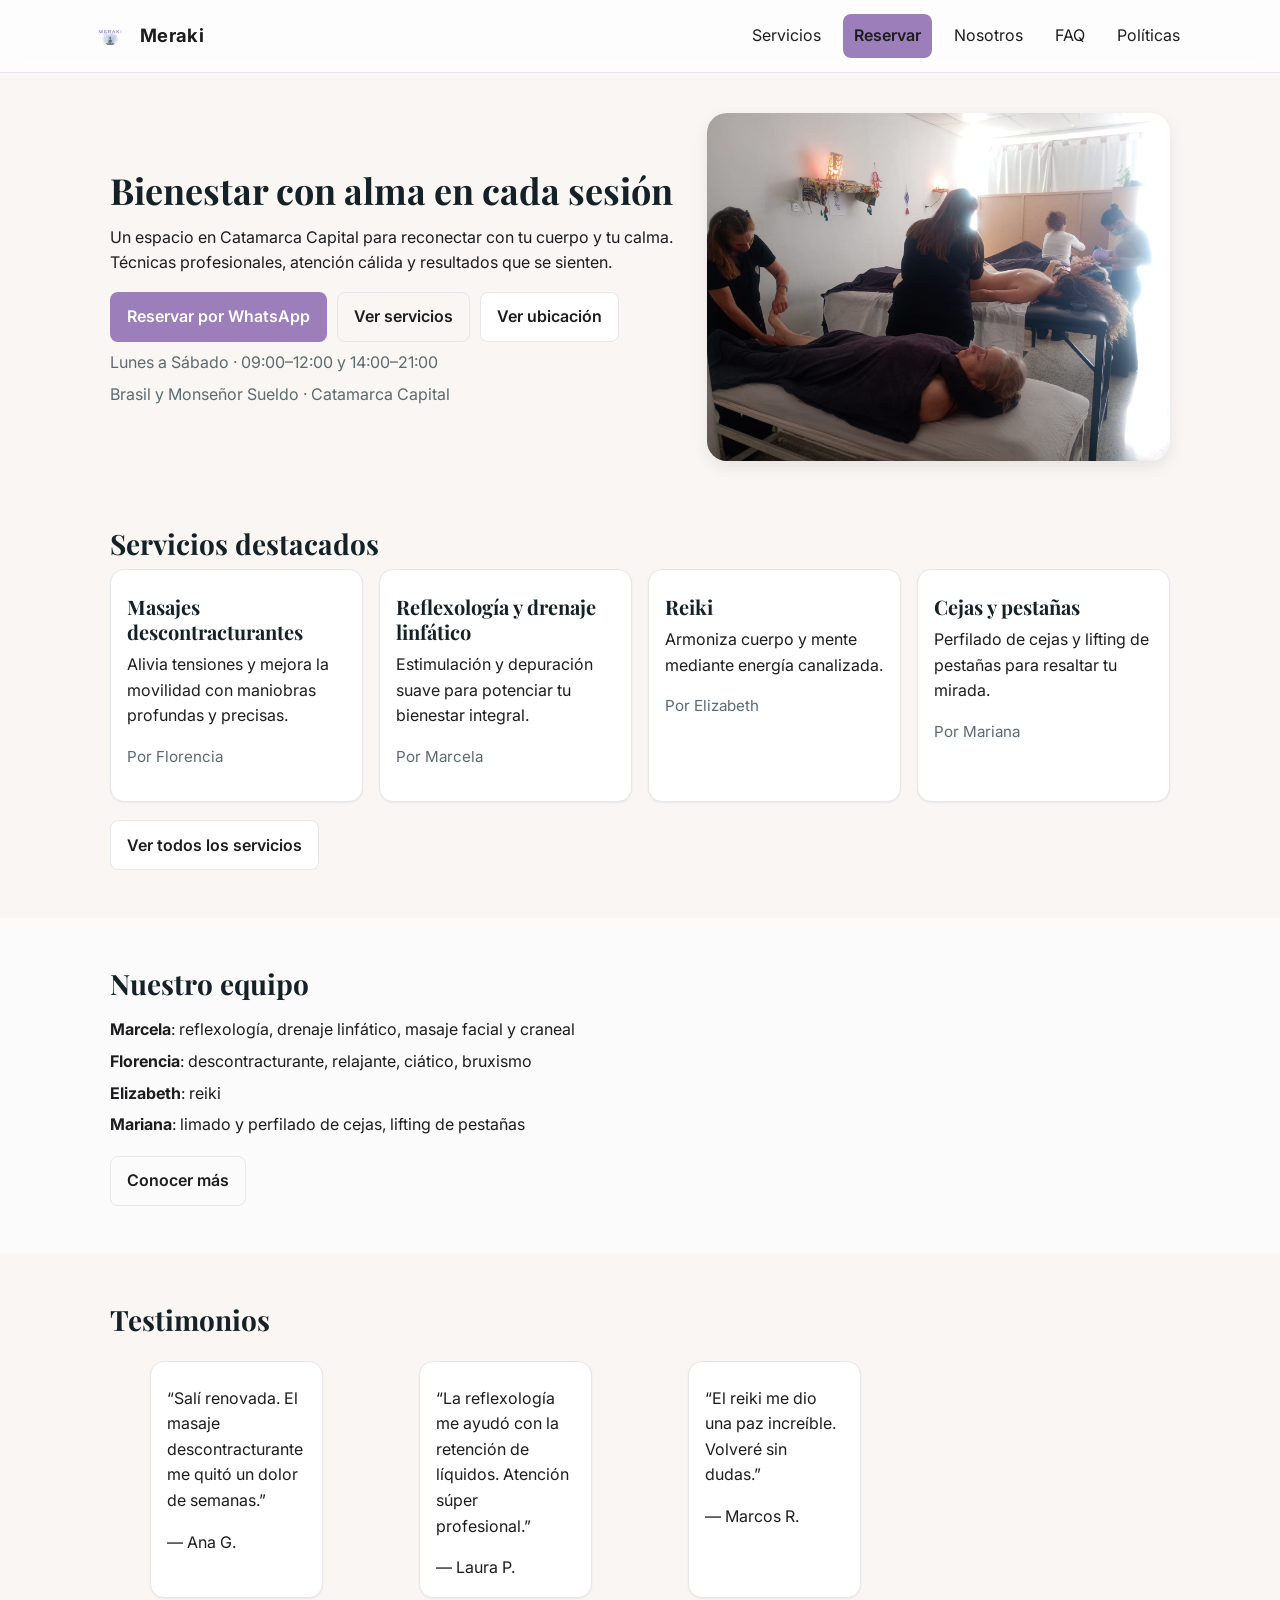
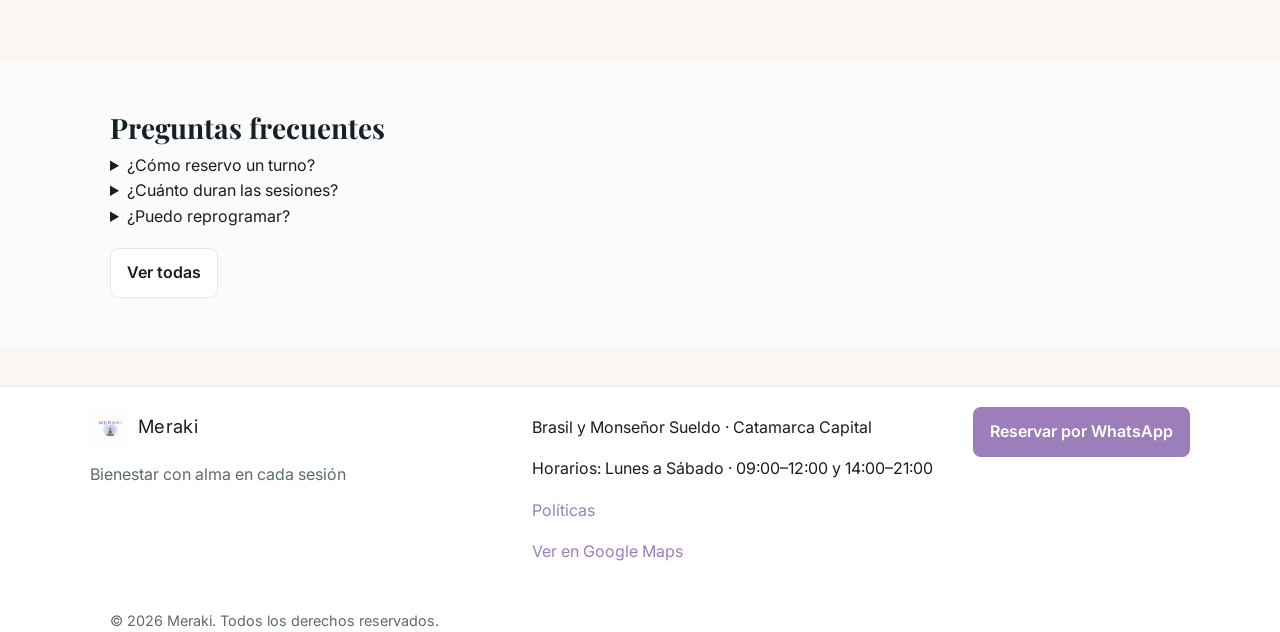
==== index.html @ e916bfb5 "Primer commit - Sitio web Meraki con nuevos colores lila y beige" ====
<!doctype html>
<html lang="es-AR">
<head>
    <meta charset="utf-8" />
    <meta name="viewport" content="width=device-width, initial-scale=1" />
    <title>Meraki | Bienestar con alma en cada sesión</title>
    <meta name="description" content="Meraki es un salón de bienestar en Catamarca Capital. Masajes descontracturantes, relajantes, reflexología, drenaje linfático, reiki, cejas y pestañas. Reserva por WhatsApp." />
    <link rel="preconnect" href="https://fonts.googleapis.com" />
    <link rel="preconnect" href="https://fonts.gstatic.com" crossorigin />
    <link href="https://fonts.googleapis.com/css2?family=Inter:wght@400;500;600;700&family=Playfair+Display:wght@500;700&display=swap" rel="stylesheet" />
    <link rel="stylesheet" href="assets/css/style.css" />
</head>
<body>
    <header class="site-header">
      <div class="container header-inner">
        <a href="index.html" class="brand" aria-label="Meraki inicio">
          <img src="assets/img/logo.png" alt="Logo Meraki" class="brand-logo" />
          <span class="brand-name">Meraki</span>
        </a>
        <nav class="main-nav" aria-label="Navegación principal">
          <ul>
            <li><a href="servicios.html">Servicios</a></li>
            <li><a href="reservas.html" class="btn btn-primary">Reservar</a></li>
            <li><a href="nosotros.html">Nosotros</a></li>
            <li><a href="faq.html">FAQ</a></li>
            <li><a href="politicas.html">Políticas</a></li>
          </ul>
        </nav>
      </div>
    </header>

    <main>
      <section class="hero">
        <div class="container hero-inner">
          <div class="hero-copy">
            <h1>Bienestar con alma en cada sesión</h1>
            <p>Un espacio en Catamarca Capital para reconectar con tu cuerpo y tu calma. Técnicas profesionales, atención cálida y resultados que se sienten.</p>
            <div class="hero-ctas">
              <a id="cta-wsp" class="btn btn-primary" href="https://wa.me/543834938577" target="_blank" rel="noopener">Reservar por WhatsApp</a>
              <a class="btn btn-ghost" href="servicios.html">Ver servicios</a>
            <a id="cta-map" class="btn btn-secondary" href="#" target="_blank" rel="noopener">Ver ubicación</a>
            </div>
            <p class="hours">Lunes a Sábado · 09:00–12:00 y 14:00–21:00</p>
            <p class="address">Brasil y Monseñor Sueldo · Catamarca Capital</p>
          </div>
          <div class="hero-media">
            <img src="assets/img/hero-principal.jpeg" alt="Sala de masajes Meraki - ambiente relajante y profesional" />
          </div>
        </div>
      </section>

      <section class="services-preview section-pad">
        <div class="container">
          <h2>Servicios destacados</h2>
          <div class="cards-grid">
            <article class="card">
              <h3>Masajes descontracturantes</h3>
              <p>Alivia tensiones y mejora la movilidad con maniobras profundas y precisas.</p>
              <p class="by">Por Florencia</p>
            </article>
            <article class="card">
              <h3>Reflexología y drenaje linfático</h3>
              <p>Estimulación y depuración suave para potenciar tu bienestar integral.</p>
              <p class="by">Por Marcela</p>
            </article>
            <article class="card">
              <h3>Reiki</h3>
              <p>Armoniza cuerpo y mente mediante energía canalizada.</p>
              <p class="by">Por Elizabeth</p>
            </article>
            <article class="card">
              <h3>Cejas y pestañas</h3>
              <p>Perfilado de cejas y lifting de pestañas para resaltar tu mirada.</p>
              <p class="by">Por Mariana</p>
            </article>
          </div>
          <div class="section-cta">
            <a class="btn btn-secondary" href="servicios.html">Ver todos los servicios</a>
          </div>
        </div>
      </section>

      <section class="team-preview section-alt section-pad">
        <div class="container">
          <h2>Nuestro equipo</h2>
          <ul class="list-inline">
            <li><strong>Marcela</strong>: reflexología, drenaje linfático, masaje facial y craneal</li>
            <li><strong>Florencia</strong>: descontracturante, relajante, ciático, bruxismo</li>
            <li><strong>Elizabeth</strong>: reiki</li>
            <li><strong>Mariana</strong>: limado y perfilado de cejas, lifting de pestañas</li>
          </ul>
          <div class="section-cta">
            <a class="btn btn-ghost" href="nosotros.html">Conocer más</a>
          </div>
        </div>
      </section>

      <section class="testimonials section-pad">
        <div class="container">
          <h2>Testimonios</h2>
          <div class="cards-grid">
            <blockquote class="card">
              <p>“Salí renovada. El masaje descontracturante me quitó un dolor de semanas.”</p>
              <footer>— Ana G.</footer>
            </blockquote>
            <blockquote class="card">
              <p>“La reflexología me ayudó con la retención de líquidos. Atención súper profesional.”</p>
              <footer>— Laura P.</footer>
            </blockquote>
            <blockquote class="card">
              <p>“El reiki me dio una paz increíble. Volveré sin dudas.”</p>
              <footer>— Marcos R.</footer>
            </blockquote>
          </div>
        </div>
      </section>

      <section class="faq-preview section-alt section-pad">
        <div class="container">
          <h2>Preguntas frecuentes</h2>
          <details>
            <summary>¿Cómo reservo un turno?</summary>
            <p>Puedes reservar enviándonos un mensaje por WhatsApp. Indica tu nombre, servicio deseado, profesional y disponibilidad.</p>
          </details>
          <details>
            <summary>¿Cuánto duran las sesiones?</summary>
            <p>Según el servicio, suelen durar entre 45 y 75 minutos. Te confirmaremos al reservar.</p>
          </details>
          <details>
            <summary>¿Puedo reprogramar?</summary>
            <p>Sí, avisanos con al menos 24 horas de anticipación para reprogramar sin costo.</p>
          </details>
          <div class="section-cta">
            <a class="btn btn-secondary" href="faq.html">Ver todas</a>
          </div>
        </div>
      </section>
    </main>

    <footer class="site-footer">
      <div class="container footer-inner">
        <div>
          <div class="brand-inline">
            <img src="assets/img/logo.png" alt="Logo Meraki" class="brand-logo" />
            <span class="brand-name">Meraki</span>
          </div>
          <p class="muted">Bienestar con alma en cada sesión</p>
        </div>
        <div class="footer-info">
          <p>Brasil y Monseñor Sueldo · Catamarca Capital</p>
          <p>Horarios: Lunes a Sábado · 09:00–12:00 y 14:00–21:00</p>
          <p><a class="link" href="politicas.html">Políticas</a></p>
          <p><a id="footer-map" class="link" href="#" target="_blank" rel="noopener">Ver en Google Maps</a></p>
        </div>
        <div class="footer-cta">
          <a id="footer-wsp" class="btn btn-primary" href="https://wa.me/543834938577" target="_blank" rel="noopener">Reservar por WhatsApp</a>
        </div>
      </div>
      <div class="container tiny">
        <p class="muted">© <span id="year"></span> Meraki. Todos los derechos reservados.</p>
    </div>
    </footer>

    <script src="assets/js/main.js"></script>
</body>
</html>
---- assets/css/style.css ----
/* Base design tokens */
:root {
  --color-primary: #9b7eba; /* lila suave */
  --color-primary-600: #826ba5;
  --color-secondary: #e8d5c4; /* beige cálido */
  --color-bg: #f9f6f3;
  --color-surface: #ffffff;
  --color-text: #1d1d1f;
  --color-muted: #5c6b70;
  --color-border: #e5e7eb;

  --radius-sm: 8px;
  --radius-md: 14px;
  --radius-lg: 20px;

  --shadow-sm: 0 1px 2px rgba(0,0,0,.06);
  --shadow-md: 0 6px 16px rgba(0,0,0,.08);

  --container: 1100px;
}

* { box-sizing: border-box; }
html, body { height: 100%; }
body {
  margin: 0;
  font-family: Inter, system-ui, -apple-system, Segoe UI, Roboto, Ubuntu, Cantarell, 'Helvetica Neue', Arial, 'Noto Sans', 'Apple Color Emoji', 'Segoe UI Emoji', 'Segoe UI Symbol';
  color: var(--color-text);
  background: var(--color-bg);
  line-height: 1.6;
}

h1, h2, h3 { font-family: 'Playfair Display', Georgia, 'Times New Roman', Times, serif; color: #142126; line-height: 1.25; }
h1 { font-size: 2.25rem; margin: 0 0 .75rem; }
h2 { font-size: 1.75rem; margin: 0 0 .5rem; }
h3 { font-size: 1.25rem; margin: .5rem 0 .25rem; }
p { margin: .5rem 0 1rem; }
ul { padding-left: 1.25rem; }

.muted { color: var(--color-muted); }
.tiny { font-size: .9rem; }

.container { width: 100%; max-width: var(--container); margin: 0 auto; padding: 0 20px; }
.narrow { max-width: 780px; }

.btn { display: inline-block; border-radius: var(--radius-sm); padding: .7rem 1rem; text-decoration: none; font-weight: 600; transition: transform .05s ease, background .2s ease, color .2s ease; border: 1px solid transparent; }
.btn:active { transform: translateY(1px); }
.btn-primary { background: var(--color-primary); color: #fff; }
.btn-primary:hover { background: var(--color-primary-600); }
.btn-secondary { background: var(--color-surface); border-color: var(--color-border); color: var(--color-text); }
.btn-secondary:hover { box-shadow: var(--shadow-sm); }
.btn-ghost { background: transparent; border-color: var(--color-border); color: var(--color-text); }
.btn-lg { padding: .9rem 1.25rem; font-size: 1.05rem; }

.link { color: var(--color-primary); text-decoration: none; }
.link:hover { text-decoration: underline; }

header.site-header {
  position: sticky; top: 0; z-index: 20;
  background: rgba(255,255,255,.8);
  backdrop-filter: blur(8px);
  border-bottom: 1px solid var(--color-border);
}
.header-inner { display: flex; align-items: center; justify-content: space-between; gap: 20px; padding: 14px 0; }

.brand { display: inline-flex; align-items: center; gap: 10px; text-decoration: none; color: inherit; font-weight: 700; }
.brand-logo { width: 40px; height: 40px; object-fit: contain; }
.brand-name { letter-spacing: .3px; font-size: 1.15rem; }
.brand-inline { display: inline-flex; align-items: center; gap: 8px; }

.main-nav ul { display: flex; align-items: center; gap: 12px; list-style: none; margin: 0; padding: 0; }
.main-nav a { text-decoration: none; color: inherit; padding: 8px 10px; border-radius: 8px; }
.main-nav a.active { background: #eef3f3; }

.hero { padding: 40px 0 10px; }
.hero-inner { display: grid; grid-template-columns: 1.1fr .9fr; gap: 32px; align-items: center; }
.hero-ctas { display: flex; gap: 10px; margin: 14px 0 8px; }
.hours, .address { color: var(--color-muted); margin: 6px 0; }
.hero-media img { width: 100%; height: 100%; object-fit: cover; border-radius: var(--radius-lg); box-shadow: var(--shadow-md); }
.hero-media .media-placeholder { background: #e9f2f2; border: 1px dashed #b9cdcd; color: #3b4c4c; display: grid; place-items: center; height: 320px; border-radius: var(--radius-lg); }

.section-pad { padding: 48px 0; }
.section-alt { background: #fbfbfc; }
.section-cta { margin-top: 18px; }

.cards-grid { display: grid; grid-template-columns: repeat(4, 1fr); gap: 16px; }
.card { background: var(--color-surface); border: 1px solid var(--color-border); border-radius: var(--radius-md); padding: 16px; box-shadow: var(--shadow-sm); }
.card .by { color: var(--color-muted); font-size: .95rem; }

.list-inline { list-style: none; padding: 0; display: grid; gap: 6px; }

.team-grid { display: grid; grid-template-columns: repeat(4, 1fr); gap: 16px; }
.team-card { background: var(--color-surface); border: 1px solid var(--color-border); border-radius: var(--radius-md); padding: 16px; text-align: center; }
.media-placeholder.sm { height: 140px; border-radius: var(--radius-md); background: #f0f3f3; border: 1px dashed #c4d1d1; color: #496162; display: grid; place-items: center; margin-bottom: 10px; }

.service-groups { display: grid; grid-template-columns: repeat(2, 1fr); gap: 24px; margin-top: 12px; }
.service-group { background: var(--color-surface); border: 1px solid var(--color-border); border-radius: var(--radius-md); padding: 16px; }
.service-list { margin: .25rem 0 0; }

footer.site-footer { margin-top: 40px; border-top: 1px solid var(--color-border); background: #fff; }
.footer-inner { display: grid; grid-template-columns: 1fr 1fr auto; gap: 16px; padding: 20px 0; }

@media (max-width: 960px) {
  .hero-inner { grid-template-columns: 1fr; }
  .cards-grid { grid-template-columns: repeat(2, 1fr); }
  .team-grid { grid-template-columns: repeat(2, 1fr); }
  .footer-inner { grid-template-columns: 1fr; }
}
@media (max-width: 560px) {
  .cards-grid { grid-template-columns: 1fr; }
  .team-grid { grid-template-columns: 1fr; }
}
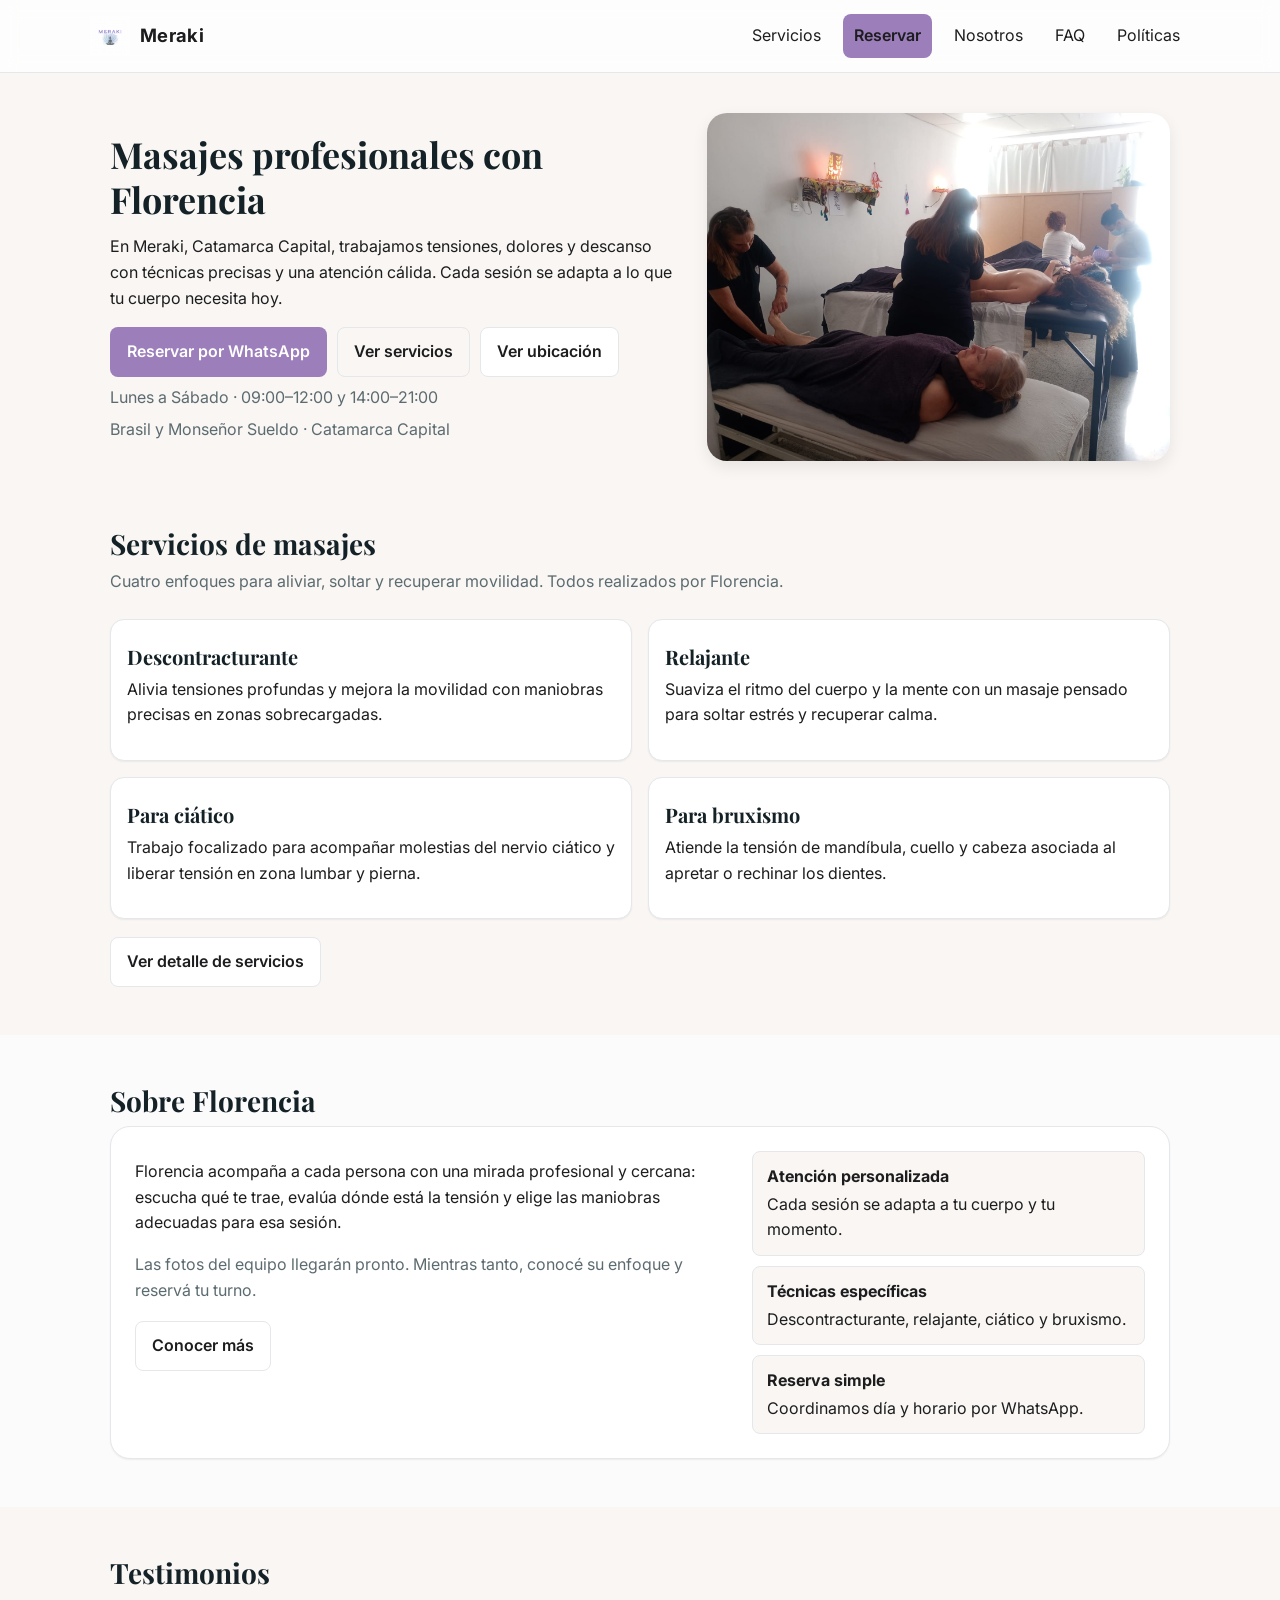
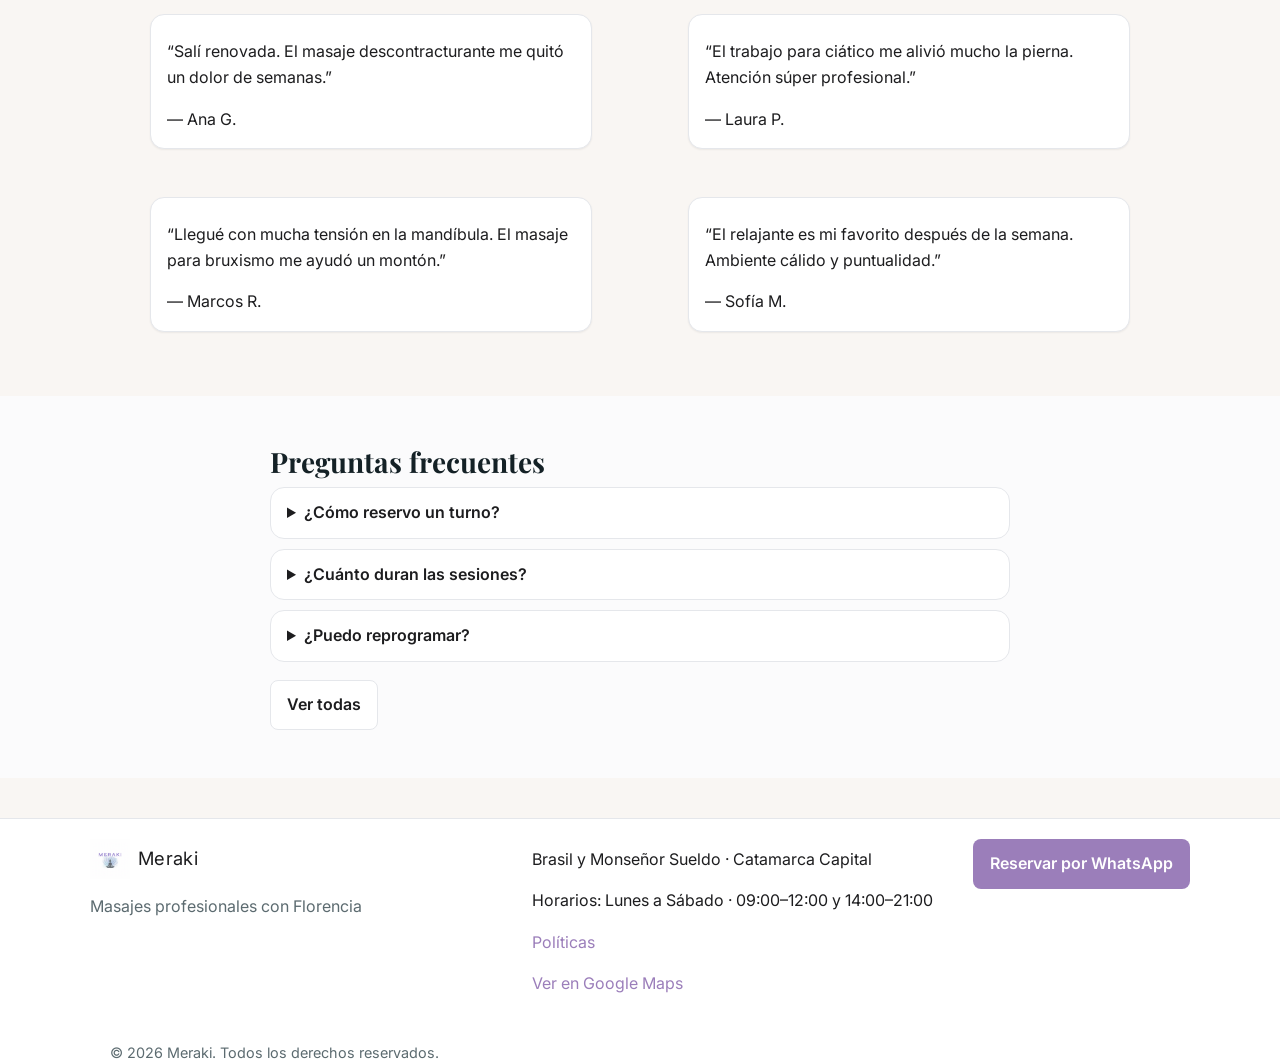
==== commit f50b23e6: "Centrar el sitio en Florencia y corregir pendientes Deja solo los masajes de Florencia, reorganiza N" ====
--- a/index.html
+++ b/index.html
@@ -3,8 +3,9 @@
 <head>
     <meta charset="utf-8" />
     <meta name="viewport" content="width=device-width, initial-scale=1" />
-    <title>Meraki | Bienestar con alma en cada sesión</title>
-    <meta name="description" content="Meraki es un salón de bienestar en Catamarca Capital. Masajes descontracturantes, relajantes, reflexología, drenaje linfático, reiki, cejas y pestañas. Reserva por WhatsApp." />
+    <title>Meraki | Masajes con Florencia en Catamarca</title>
+    <meta name="description" content="Meraki en Catamarca Capital. Masajes descontracturantes, relajantes, para ciático y bruxismo con Florencia. Reserva por WhatsApp." />
+    <link rel="icon" type="image/png" href="assets/img/favicon.png" />
     <link rel="preconnect" href="https://fonts.googleapis.com" />
     <link rel="preconnect" href="https://fonts.gstatic.com" crossorigin />
     <link href="https://fonts.googleapis.com/css2?family=Inter:wght@400;500;600;700&family=Playfair+Display:wght@500;700&display=swap" rel="stylesheet" />
@@ -14,9 +15,10 @@
     <header class="site-header">
       <div class="container header-inner">
         <a href="index.html" class="brand" aria-label="Meraki inicio">
-          <img src="assets/img/logo.png" alt="Logo Meraki" class="brand-logo" />
+          <img src="assets/img/logo.png" alt="Logo Meraki" class="brand-logo" width="40" height="40" />
           <span class="brand-name">Meraki</span>
         </a>
+        <button class="menu-toggle" aria-label="Abrir menú" aria-expanded="false">☰</button>
         <nav class="main-nav" aria-label="Navegación principal">
           <ul>
             <li><a href="servicios.html">Servicios</a></li>
@@ -33,64 +35,66 @@
       <section class="hero">
         <div class="container hero-inner">
           <div class="hero-copy">
-            <h1>Bienestar con alma en cada sesión</h1>
-            <p>Un espacio en Catamarca Capital para reconectar con tu cuerpo y tu calma. Técnicas profesionales, atención cálida y resultados que se sienten.</p>
+            <h1>Masajes profesionales con Florencia</h1>
+            <p>En Meraki, Catamarca Capital, trabajamos tensiones, dolores y descanso con técnicas precisas y una atención cálida. Cada sesión se adapta a lo que tu cuerpo necesita hoy.</p>
             <div class="hero-ctas">
               <a id="cta-wsp" class="btn btn-primary" href="https://wa.me/543834938577" target="_blank" rel="noopener">Reservar por WhatsApp</a>
               <a class="btn btn-ghost" href="servicios.html">Ver servicios</a>
-            <a id="cta-map" class="btn btn-secondary" href="#" target="_blank" rel="noopener">Ver ubicación</a>
+              <a id="cta-map" class="btn btn-secondary" href="https://www.google.com/maps/search/?api=1&amp;query=Brasil%20y%20Monse%C3%B1or%20Sueldo%2C%20Catamarca%20Capital" target="_blank" rel="noopener">Ver ubicación</a>
             </div>
             <p class="hours">Lunes a Sábado · 09:00–12:00 y 14:00–21:00</p>
             <p class="address">Brasil y Monseñor Sueldo · Catamarca Capital</p>
           </div>
           <div class="hero-media">
-            <img src="assets/img/hero-principal.jpeg" alt="Sala de masajes Meraki - ambiente relajante y profesional" />
+            <img src="assets/img/hero-principal.jpeg" alt="Sala de masajes Meraki - ambiente relajante y profesional" width="800" height="602" />
           </div>
         </div>
       </section>
 
       <section class="services-preview section-pad">
         <div class="container">
-          <h2>Servicios destacados</h2>
-          <div class="cards-grid">
+          <h2>Servicios de masajes</h2>
+          <p class="muted page-intro">Cuatro enfoques para aliviar, soltar y recuperar movilidad. Todos realizados por Florencia.</p>
+          <div class="cards-grid four">
             <article class="card">
-              <h3>Masajes descontracturantes</h3>
-              <p>Alivia tensiones y mejora la movilidad con maniobras profundas y precisas.</p>
-              <p class="by">Por Florencia</p>
+              <h3>Descontracturante</h3>
+              <p>Alivia tensiones profundas y mejora la movilidad con maniobras precisas en zonas sobrecargadas.</p>
             </article>
             <article class="card">
-              <h3>Reflexología y drenaje linfático</h3>
-              <p>Estimulación y depuración suave para potenciar tu bienestar integral.</p>
-              <p class="by">Por Marcela</p>
+              <h3>Relajante</h3>
+              <p>Suaviza el ritmo del cuerpo y la mente con un masaje pensado para soltar estrés y recuperar calma.</p>
             </article>
             <article class="card">
-              <h3>Reiki</h3>
-              <p>Armoniza cuerpo y mente mediante energía canalizada.</p>
-              <p class="by">Por Elizabeth</p>
+              <h3>Para ciático</h3>
+              <p>Trabajo focalizado para acompañar molestias del nervio ciático y liberar tensión en zona lumbar y pierna.</p>
             </article>
             <article class="card">
-              <h3>Cejas y pestañas</h3>
-              <p>Perfilado de cejas y lifting de pestañas para resaltar tu mirada.</p>
-              <p class="by">Por Mariana</p>
+              <h3>Para bruxismo</h3>
+              <p>Atiende la tensión de mandíbula, cuello y cabeza asociada al apretar o rechinar los dientes.</p>
             </article>
           </div>
           <div class="section-cta">
-            <a class="btn btn-secondary" href="servicios.html">Ver todos los servicios</a>
+            <a class="btn btn-secondary" href="servicios.html">Ver detalle de servicios</a>
           </div>
         </div>
       </section>
 
-      <section class="team-preview section-alt section-pad">
+      <section class="section-alt section-pad">
         <div class="container">
-          <h2>Nuestro equipo</h2>
-          <ul class="list-inline">
-            <li><strong>Marcela</strong>: reflexología, drenaje linfático, masaje facial y craneal</li>
-            <li><strong>Florencia</strong>: descontracturante, relajante, ciático, bruxismo</li>
-            <li><strong>Elizabeth</strong>: reiki</li>
-            <li><strong>Mariana</strong>: limado y perfilado de cejas, lifting de pestañas</li>
-          </ul>
-          <div class="section-cta">
-            <a class="btn btn-ghost" href="nosotros.html">Conocer más</a>
+          <h2>Sobre Florencia</h2>
+          <div class="about-block">
+            <div>
+              <p>Florencia acompaña a cada persona con una mirada profesional y cercana: escucha qué te trae, evalúa dónde está la tensión y elige las maniobras adecuadas para esa sesión.</p>
+              <p class="muted">Las fotos del equipo llegarán pronto. Mientras tanto, conocé su enfoque y reservá tu turno.</p>
+              <div class="section-cta">
+                <a class="btn btn-ghost" href="nosotros.html">Conocer más</a>
+              </div>
+            </div>
+            <ul class="about-highlights">
+              <li><strong>Atención personalizada</strong> Cada sesión se adapta a tu cuerpo y tu momento.</li>
+              <li><strong>Técnicas específicas</strong> Descontracturante, relajante, ciático y bruxismo.</li>
+              <li><strong>Reserva simple</strong> Coordinamos día y horario por WhatsApp.</li>
+            </ul>
           </div>
         </div>
       </section>
@@ -104,27 +108,31 @@
               <footer>— Ana G.</footer>
             </blockquote>
             <blockquote class="card">
-              <p>“La reflexología me ayudó con la retención de líquidos. Atención súper profesional.”</p>
+              <p>“El trabajo para ciático me alivió mucho la pierna. Atención súper profesional.”</p>
               <footer>— Laura P.</footer>
             </blockquote>
             <blockquote class="card">
-              <p>“El reiki me dio una paz increíble. Volveré sin dudas.”</p>
+              <p>“Llegué con mucha tensión en la mandíbula. El masaje para bruxismo me ayudó un montón.”</p>
               <footer>— Marcos R.</footer>
+            </blockquote>
+            <blockquote class="card">
+              <p>“El relajante es mi favorito después de la semana. Ambiente cálido y puntualidad.”</p>
+              <footer>— Sofía M.</footer>
             </blockquote>
           </div>
         </div>
       </section>
 
       <section class="faq-preview section-alt section-pad">
-        <div class="container">
+        <div class="container narrow">
           <h2>Preguntas frecuentes</h2>
           <details>
             <summary>¿Cómo reservo un turno?</summary>
-            <p>Puedes reservar enviándonos un mensaje por WhatsApp. Indica tu nombre, servicio deseado, profesional y disponibilidad.</p>
+            <p>Escribinos por WhatsApp con tu nombre, el servicio deseado y tu disponibilidad.</p>
           </details>
           <details>
             <summary>¿Cuánto duran las sesiones?</summary>
-            <p>Según el servicio, suelen durar entre 45 y 75 minutos. Te confirmaremos al reservar.</p>
+            <p>Según el servicio, suelen durar entre 45 y 75 minutos. Te confirmamos al reservar.</p>
           </details>
           <details>
             <summary>¿Puedo reprogramar?</summary>
@@ -141,16 +149,16 @@
       <div class="container footer-inner">
         <div>
           <div class="brand-inline">
-            <img src="assets/img/logo.png" alt="Logo Meraki" class="brand-logo" />
+            <img src="assets/img/logo.png" alt="Logo Meraki" class="brand-logo" width="40" height="40" />
             <span class="brand-name">Meraki</span>
           </div>
-          <p class="muted">Bienestar con alma en cada sesión</p>
+          <p class="muted">Masajes profesionales con Florencia</p>
         </div>
         <div class="footer-info">
           <p>Brasil y Monseñor Sueldo · Catamarca Capital</p>
           <p>Horarios: Lunes a Sábado · 09:00–12:00 y 14:00–21:00</p>
           <p><a class="link" href="politicas.html">Políticas</a></p>
-          <p><a id="footer-map" class="link" href="#" target="_blank" rel="noopener">Ver en Google Maps</a></p>
+          <p><a id="footer-map" class="link" href="https://www.google.com/maps/search/?api=1&amp;query=Brasil%20y%20Monse%C3%B1or%20Sueldo%2C%20Catamarca%20Capital" target="_blank" rel="noopener">Ver en Google Maps</a></p>
         </div>
         <div class="footer-cta">
           <a id="footer-wsp" class="btn btn-primary" href="https://wa.me/543834938577" target="_blank" rel="noopener">Reservar por WhatsApp</a>
@@ -158,9 +166,9 @@
       </div>
       <div class="container tiny">
         <p class="muted">© <span id="year"></span> Meraki. Todos los derechos reservados.</p>
-    </div>
+      </div>
     </footer>
 
     <script src="assets/js/main.js"></script>
 </body>
-</html>+</html>
--- a/assets/css/style.css
+++ b/assets/css/style.css
@@ -1,8 +1,8 @@
 /* Base design tokens */
 :root {
-  --color-primary: #9b7eba; /* lila suave */
+  --color-primary: #9b7eba;
   --color-primary-600: #826ba5;
-  --color-secondary: #e8d5c4; /* beige cálido */
+  --color-secondary: #e8d5c4;
   --color-bg: #f9f6f3;
   --color-surface: #ffffff;
   --color-text: #1d1d1f;
@@ -42,6 +42,13 @@
 .container { width: 100%; max-width: var(--container); margin: 0 auto; padding: 0 20px; }
 .narrow { max-width: 780px; }
 
+a:focus-visible,
+button:focus-visible,
+summary:focus-visible {
+  outline: 2px solid var(--color-primary);
+  outline-offset: 2px;
+}
+
 .btn { display: inline-block; border-radius: var(--radius-sm); padding: .7rem 1rem; text-decoration: none; font-weight: 600; transition: transform .05s ease, background .2s ease, color .2s ease; border: 1px solid transparent; }
 .btn:active { transform: translateY(1px); }
 .btn-primary { background: var(--color-primary); color: #fff; }
@@ -73,7 +80,7 @@
 
 .hero { padding: 40px 0 10px; }
 .hero-inner { display: grid; grid-template-columns: 1.1fr .9fr; gap: 32px; align-items: center; }
-.hero-ctas { display: flex; gap: 10px; margin: 14px 0 8px; }
+.hero-ctas { display: flex; flex-wrap: wrap; gap: 10px; margin: 14px 0 8px; }
 .hours, .address { color: var(--color-muted); margin: 6px 0; }
 .hero-media img { width: 100%; height: 100%; object-fit: cover; border-radius: var(--radius-lg); box-shadow: var(--shadow-md); }
 .hero-media .media-placeholder { background: #e9f2f2; border: 1px dashed #b9cdcd; color: #3b4c4c; display: grid; place-items: center; height: 320px; border-radius: var(--radius-lg); }
@@ -82,34 +89,101 @@
 .section-alt { background: #fbfbfc; }
 .section-cta { margin-top: 18px; }
 
-.cards-grid { display: grid; grid-template-columns: repeat(4, 1fr); gap: 16px; }
+.cards-grid { display: grid; grid-template-columns: repeat(2, 1fr); gap: 16px; }
+.cards-grid.four { grid-template-columns: repeat(2, 1fr); }
 .card { background: var(--color-surface); border: 1px solid var(--color-border); border-radius: var(--radius-md); padding: 16px; box-shadow: var(--shadow-sm); }
 .card .by { color: var(--color-muted); font-size: .95rem; }
 
 .list-inline { list-style: none; padding: 0; display: grid; gap: 6px; }
 
-.team-grid { display: grid; grid-template-columns: repeat(4, 1fr); gap: 16px; }
-.team-card { background: var(--color-surface); border: 1px solid var(--color-border); border-radius: var(--radius-md); padding: 16px; text-align: center; }
-.media-placeholder.sm { height: 140px; border-radius: var(--radius-md); background: #f0f3f3; border: 1px dashed #c4d1d1; color: #496162; display: grid; place-items: center; margin-bottom: 10px; }
+.about-block {
+  display: grid;
+  grid-template-columns: 1.2fr .8fr;
+  gap: 28px;
+  align-items: start;
+  background: var(--color-surface);
+  border: 1px solid var(--color-border);
+  border-radius: var(--radius-lg);
+  padding: 24px;
+  box-shadow: var(--shadow-sm);
+}
+.about-highlights {
+  list-style: none;
+  padding: 0;
+  margin: 0;
+  display: grid;
+  gap: 10px;
+}
+.about-highlights li {
+  background: var(--color-bg);
+  border-radius: var(--radius-sm);
+  padding: 12px 14px;
+  border: 1px solid var(--color-border);
+}
+.about-highlights strong { display: block; margin-bottom: 2px; }
 
 .service-groups { display: grid; grid-template-columns: repeat(2, 1fr); gap: 24px; margin-top: 12px; }
 .service-group { background: var(--color-surface); border: 1px solid var(--color-border); border-radius: var(--radius-md); padding: 16px; }
 .service-list { margin: .25rem 0 0; }
+.service-list li { margin-bottom: .35rem; }
+
+.page-intro { margin-bottom: 1.5rem; }
+
+details {
+  background: var(--color-surface);
+  border: 1px solid var(--color-border);
+  border-radius: var(--radius-md);
+  padding: 12px 16px;
+  margin-bottom: 10px;
+}
+details summary {
+  cursor: pointer;
+  font-weight: 600;
+}
+details p { margin-bottom: .25rem; }
 
 footer.site-footer { margin-top: 40px; border-top: 1px solid var(--color-border); background: #fff; }
-.footer-inner { display: grid; grid-template-columns: 1fr 1fr auto; gap: 16px; padding: 20px 0; }
+.footer-inner { display: grid; grid-template-columns: 1fr 1fr auto; gap: 16px; padding: 20px 0; align-items: start; }
+
+.menu-toggle { display: none; background: none; border: none; font-size: 1.5rem; cursor: pointer; padding: 8px; color: var(--color-text); }
 
 @media (max-width: 960px) {
   .hero-inner { grid-template-columns: 1fr; }
-  .cards-grid { grid-template-columns: repeat(2, 1fr); }
-  .team-grid { grid-template-columns: repeat(2, 1fr); }
+  .hero-media { order: -1; margin-bottom: 20px; }
+  .cards-grid,
+  .cards-grid.four { grid-template-columns: 1fr; }
+  .about-block { grid-template-columns: 1fr; }
   .footer-inner { grid-template-columns: 1fr; }
-}
-@media (max-width: 560px) {
-  .cards-grid { grid-template-columns: 1fr; }
-  .team-grid { grid-template-columns: 1fr; }
+  .service-groups { grid-template-columns: 1fr; }
+
+  .menu-toggle { display: block; }
+  .main-nav {
+    position: fixed;
+    top: 60px;
+    left: 0;
+    right: 0;
+    background: var(--color-surface);
+    border-bottom: 1px solid var(--color-border);
+    box-shadow: var(--shadow-md);
+    transform: translateY(-100%);
+    opacity: 0;
+    transition: transform .3s ease, opacity .3s ease;
+    pointer-events: none;
+    z-index: 100;
+  }
+  .main-nav.active { transform: translateY(0); opacity: 1; pointer-events: all; }
+  .main-nav ul { flex-direction: column; padding: 16px; gap: 8px; }
+  .main-nav li { width: 100%; }
+  .main-nav a { display: block; width: 100%; text-align: left; padding: 12px 16px; }
 }
 
+@media (max-width: 560px) {
+  h1 { font-size: 1.75rem; }
+  h2 { font-size: 1.5rem; }
 
+  .hero-ctas { flex-direction: column; width: 100%; }
+  .hero-ctas .btn { width: 100%; text-align: center; justify-content: center; }
 
-
+  .btn-lg { font-size: 1rem; }
+  .container { padding: 0 16px; }
+}
